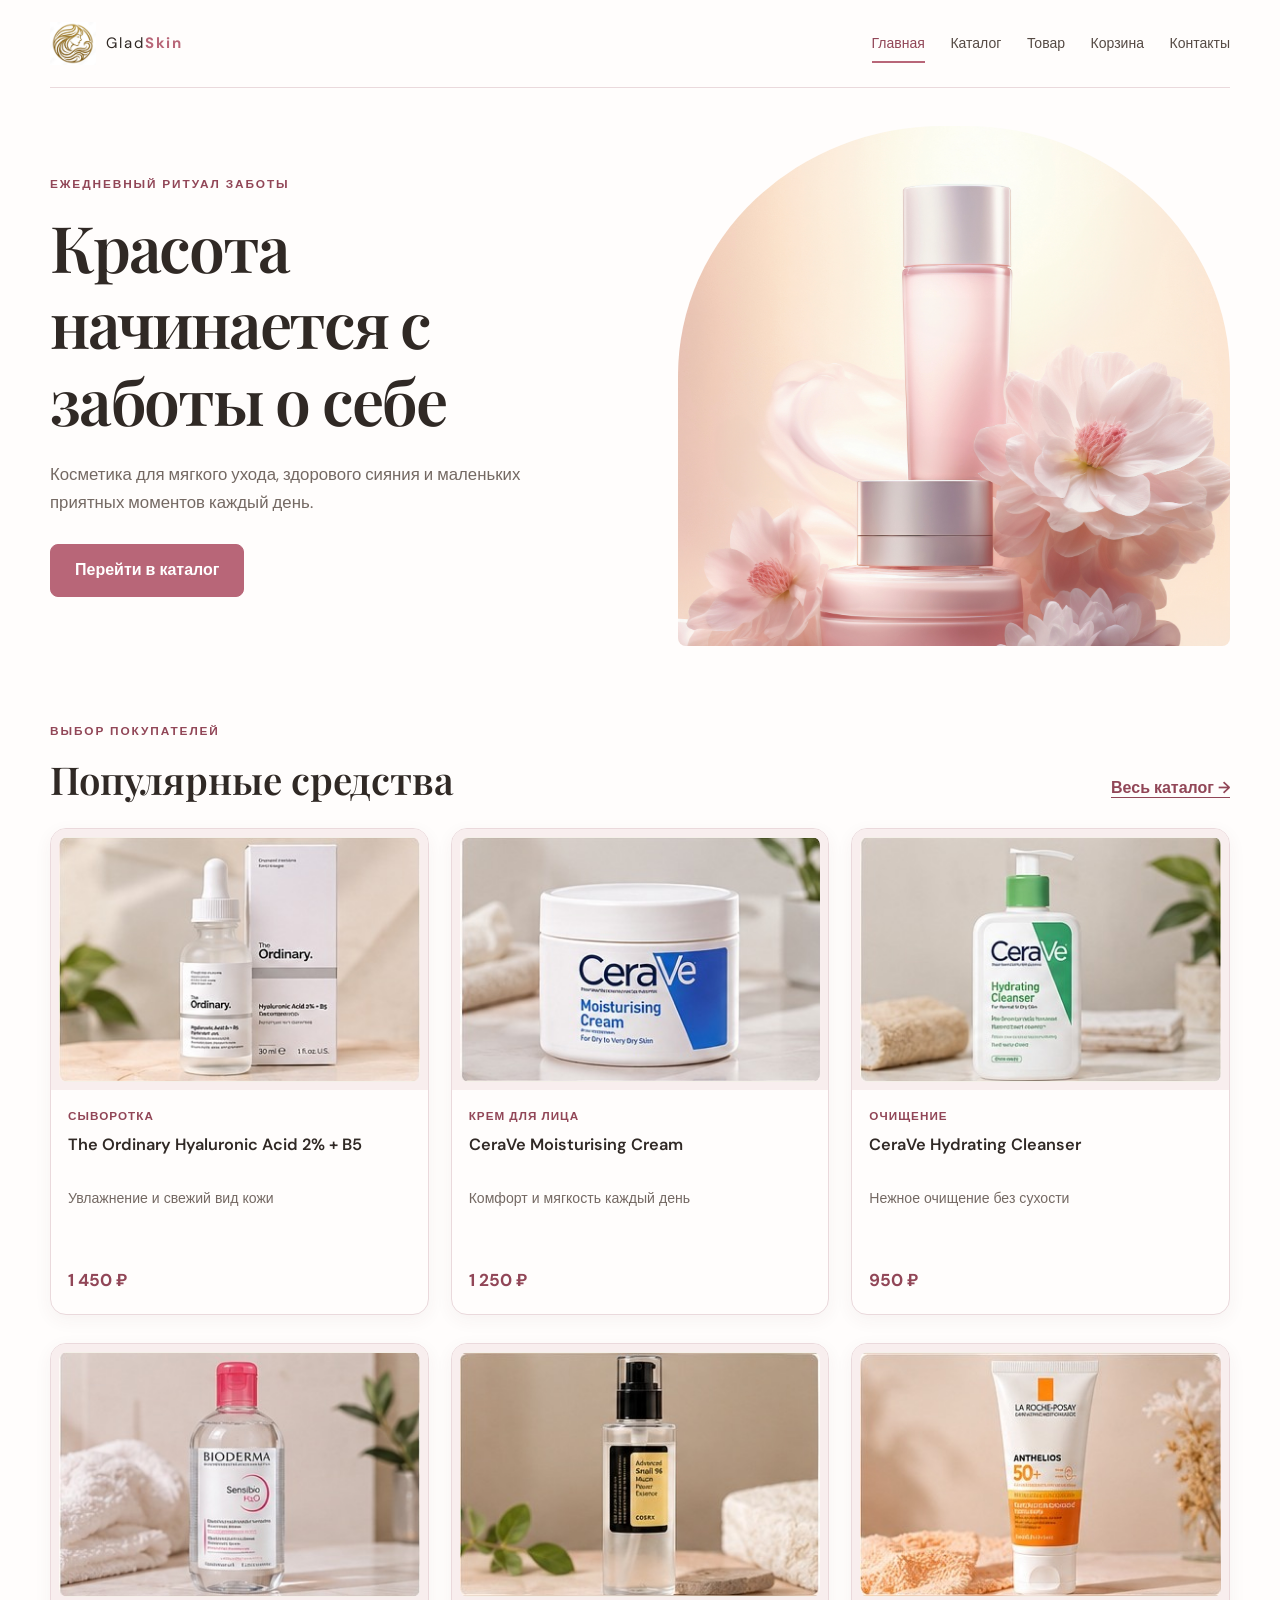
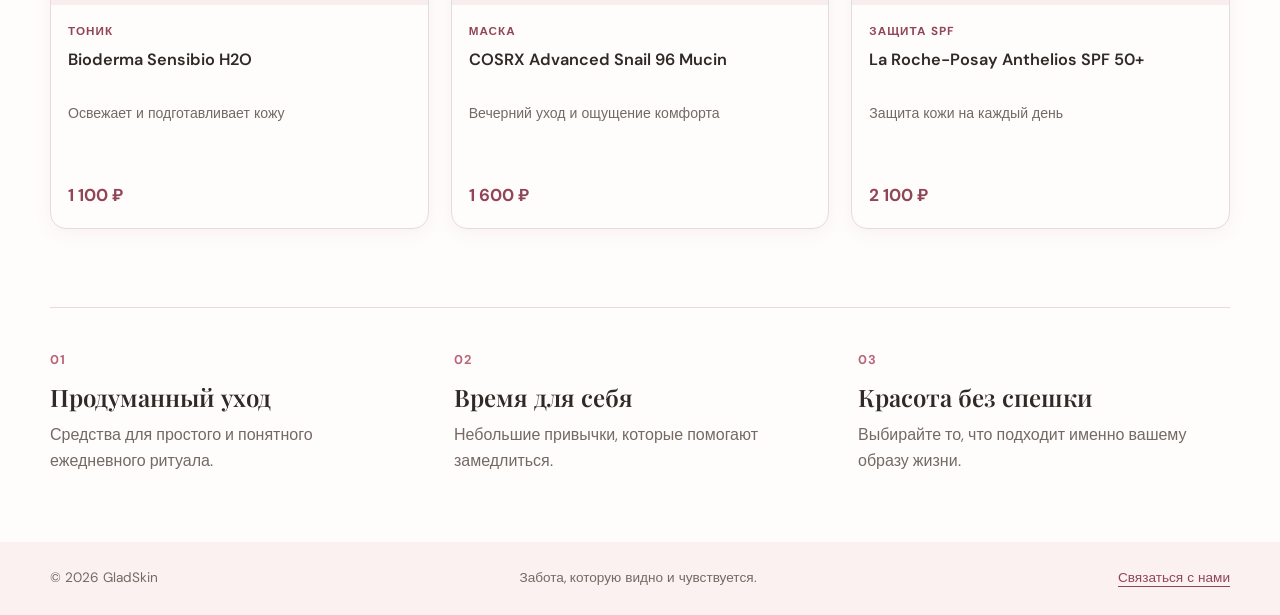
==== index.html @ 56f7ef9e "Add files via upload" ====
<!DOCTYPE html>
<html lang="ru">
<head>
  <meta charset="UTF-8">
  <meta name="viewport" content="width=device-width, initial-scale=1">
  <meta name="description" content="GladSkin — магазин косметики для ежедневного ухода за кожей.">
  <title>GladSkin — магазин косметики</title>
  <link rel="stylesheet" href="style.css">
</head>
<body>
  <a class="skip-link" href="#main-content">Перейти к основному содержимому</a>
  <header class="site-header">
    <a class="brand" href="index.html" aria-label="GladSkin — главная">
      <img src="images/logo.svg" alt="Логотип GladSkin" width="48" height="48">
      <span>Glad<strong>Skin</strong></span>
    </a>
    <nav class="main-nav" aria-label="Основная навигация">
      <a tabindex="0" aria-current="page" href="index.html">Главная</a>
      <a tabindex="0" href="catalog.html">Каталог</a>
      <a tabindex="0" href="product.html">Товар</a>
      <a tabindex="0" href="cart.html">Корзина</a>
      <a tabindex="0" href="contacts.html">Контакты</a>
    </nav>
  </header>

  <main id="main-content">
    <section class="hero">
      <div class="hero-copy">
        <p class="eyebrow">Ежедневный ритуал заботы</p>
        <h1>Красота начинается с заботы о себе</h1>
        <p>Косметика для мягкого ухода, здорового сияния и маленьких приятных моментов каждый день.</p>
        <a class="button" href="catalog.html">Перейти в каталог</a>
      </div>
      <img class="hero-image" src="images/hero-skincare.jpg" alt="Средства для ухода за кожей в нежных бежевых оттенках" width="1000" height="1100">
    </section>

    <section class="section">
      <div class="section-heading">
        <div>
          <p class="eyebrow">Выбор покупателей</p>
          <h2>Популярные средства</h2>
        </div>
        <a class="text-link" href="catalog.html">Весь каталог <span aria-hidden="true">→</span></a>
      </div>
      <div class="product-grid product-grid-3">
        <article class="product-card">
          <a class="product-image" href="product.html"><img src="images/the-ordinary.svg" alt="Флакон увлажняющей сыворотки для лица" width="700" height="800" loading="lazy"></a>
          <div class="product-info"><p class="product-type">Сыворотка</p><h3><a href="product.html">The Ordinary Hyaluronic Acid 2% + B5</a></h3><p class="product-description">Увлажнение и свежий вид кожи</p><p class="price">1 450 ₽</p></div>
        </article>
        <article class="product-card">
          <a class="product-image" href="product.html"><img src="images/cerave-cream.svg" alt="Баночка увлажняющего крема для лица" width="700" height="800" loading="lazy"></a>
          <div class="product-info"><p class="product-type">Крем для лица</p><h3><a href="product.html">CeraVe Moisturising Cream</a></h3><p class="product-description">Комфорт и мягкость каждый день</p><p class="price">1 250 ₽</p></div>
        </article>
        <article class="product-card">
          <a class="product-image" href="product.html"><img src="images/cerave-cleanser.svg" alt="Средство для очищения кожи в минималистичной упаковке" width="700" height="800" loading="lazy"></a>
          <div class="product-info"><p class="product-type">Очищение</p><h3><a href="product.html">CeraVe Hydrating Cleanser</a></h3><p class="product-description">Нежное очищение без сухости</p><p class="price">950 ₽</p></div>
        </article>
        <article class="product-card">
          <a class="product-image" href="product.html"><img src="images/bioderma-sensibio.svg" alt="Флакон мицеллярной воды Bioderma Sensibio H2O" width="700" height="800" loading="lazy"></a>
          <div class="product-info"><p class="product-type">Тоник</p><h3><a href="product.html">Bioderma Sensibio H2O</a></h3><p class="product-description">Освежает и подготавливает кожу</p><p class="price">1 100 ₽</p></div>
        </article>
        <article class="product-card">
          <a class="product-image" href="product.html"><img src="images/cosrx-snail.svg" alt="Косметическая маска для ухода за лицом" width="700" height="800" loading="lazy"></a>
          <div class="product-info"><p class="product-type">Маска</p><h3><a href="product.html">COSRX Advanced Snail 96 Mucin</a></h3><p class="product-description">Вечерний уход и ощущение комфорта</p><p class="price">1 600 ₽</p></div>
        </article>
        <article class="product-card">
          <a class="product-image" href="product.html"><img src="images/laroche-anthelios.svg" alt="Солнцезащитное средство для лица" width="700" height="800" loading="lazy"></a>
          <div class="product-info"><p class="product-type">Защита SPF</p><h3><a href="product.html">La Roche-Posay Anthelios SPF 50+</a></h3><p class="product-description">Защита кожи на каждый день</p><p class="price">2 100 ₽</p></div>
        </article>
      </div>
    </section>

    <section class="values">
      <article><span class="value-number">01</span><h2>Продуманный уход</h2><p>Средства для простого и понятного ежедневного ритуала.</p></article>
      <article><span class="value-number">02</span><h2>Время для себя</h2><p>Небольшие привычки, которые помогают замедлиться.</p></article>
      <article><span class="value-number">03</span><h2>Красота без спешки</h2><p>Выбирайте то, что подходит именно вашему образу жизни.</p></article>
    </section>
  </main>

  <footer class="site-footer"><p>© 2026 GladSkin</p><p>Забота, которую видно и чувствуется.</p><a href="contacts.html">Связаться с нами</a></footer>
</body>
</html>
---- style.css ----
@import url('https://fonts.googleapis.com/css2?family=DM+Sans:wght@400;500;600;700&family=Playfair+Display:wght@500;600;700&display=swap');

:root {
  --ink: #302925;
  --muted: #746963;
  --rose: #a65d66;
  --rose-dark: #854650;
  --rose-pale: #f7e9e7;
  --cream: #fbf7f2;
  --paper: #fffdfb;
  --line: #eadfd8;
  --sage: #687a68;
  --shadow: 0 14px 40px rgba(73, 47, 40, .08);
}
* { box-sizing: border-box; }
html { scroll-behavior: smooth; }
body {
  margin: 0;
  color: var(--ink);
  background: var(--paper);
  font-family: 'DM Sans', Arial, sans-serif;
  font-size: 16px;
  line-height: 1.65;
}
img { display: block; max-width: 100%; height: auto; }
a { color: inherit; text-decoration-thickness: 1px; text-underline-offset: 4px; }
a:hover { color: var(--rose-dark); }
a:focus-visible, button:focus-visible, input:focus-visible, select:focus-visible, textarea:focus-visible {
  outline: 3px solid #bb7780;
  outline-offset: 3px;
}
.site-header {
  width: min(1180px, calc(100% - 48px));
  margin: 0 auto;
  min-height: 88px;
  display: flex;
  align-items: center;
  justify-content: space-between;
  gap: 24px;
  border-bottom: 1px solid var(--line);
}
.brand { display: inline-flex; align-items: center; gap: 10px; text-decoration: none; white-space: nowrap; letter-spacing: .13em; font-size: 15px; }
.brand img { width: auto; height: 44px; max-width: 48px; object-fit: contain; flex: 0 0 auto; }
.brand strong { color: var(--rose); font-weight: 700; }
.main-nav { display: flex; align-items: center; justify-content: flex-end; gap: clamp(12px, 2vw, 28px); flex-wrap: wrap; }
.main-nav a { font-size: 14px; text-decoration: none; color: #554a44; padding: 8px 0; }
.main-nav a[aria-current="page"] { color: var(--rose-dark); box-shadow: inset 0 -2px var(--rose); }
h1, h2, h3 { line-height: 1.2; margin-top: 0; }
h1, h2 { font-family: 'Playfair Display', Georgia, serif; font-weight: 600; }
h1 { font-size: clamp(2.3rem, 5vw, 4.5rem); letter-spacing: -.035em; }
h2 { font-size: clamp(1.65rem, 3vw, 2.4rem); }
h3 { font-size: 1.15rem; margin-bottom: 8px; }
p { margin-top: 0; }
.hero { width: min(1180px, calc(100% - 48px)); margin: 38px auto 76px; display: grid; grid-template-columns: 1fr 1fr; align-items: center; gap: clamp(30px, 6vw, 80px); }
.hero-copy { padding: 28px 0; }
.hero-copy h1 { max-width: 620px; margin-bottom: 22px; }
.hero-copy > p:not(.eyebrow) { color: var(--muted); max-width: 480px; font-size: 1.05rem; margin-bottom: 28px; }
.hero-image { width: 100%; height: 520px; object-fit: cover; border-radius: 48% 48% 8px 8px; background: var(--rose-pale); }
.eyebrow { color: var(--rose); text-transform: uppercase; letter-spacing: .16em; font-size: .74rem; font-weight: 700; margin-bottom: 14px; }
.button { display: inline-flex; justify-content: center; align-items: center; min-height: 48px; padding: 12px 24px; border: 1px solid var(--rose); border-radius: 3px; background: var(--rose); color: white; font: inherit; font-weight: 600; text-decoration: none; cursor: pointer; }
.button:hover { color: white; background: var(--rose-dark); border-color: var(--rose-dark); }
.button-small { min-height: 44px; padding: 9px 16px; }
.button-full { display: flex; width: 100%; }
.section, .values, .page-main { width: min(1180px, calc(100% - 48px)); margin-left: auto; margin-right: auto; }
.section { margin-bottom: 78px; }
.section-heading { display: flex; align-items: end; justify-content: space-between; gap: 24px; margin-bottom: 26px; }
.section-heading h2 { margin-bottom: 0; }
.text-link { color: var(--rose-dark); font-weight: 600; }
.product-grid { display: grid; grid-template-columns: repeat(4, minmax(0, 1fr)); gap: 28px 20px; }
.product-grid-3 { grid-template-columns: repeat(3, minmax(0, 1fr)); }
.product-card { min-width: 0; background: var(--paper); }
.product-image { display: block; overflow: hidden; background: var(--cream); border-radius: 4px; }
.product-image img { display: block; width: 100%; aspect-ratio: 4 / 4.4; object-fit: contain; padding: 12px; background: #f4f0e8; transition: transform .25s ease; }
.product-image:hover img { transform: scale(1.035); }
.product-info { padding: 14px 2px 0; }
.product-type { color: var(--rose-dark); font-family: 'DM Sans', Arial, sans-serif; font-size: .78rem; font-weight: 700; letter-spacing: .07em; text-transform: uppercase; margin-bottom: 5px; }
.product-info h2, .product-info h3 { font-family: 'DM Sans', Arial, sans-serif; font-size: 1.05rem; font-weight: 600; margin-bottom: 7px; }
.product-info h2 a, .product-info h3 a { text-decoration: none; }
.product-description { color: var(--muted); font-size: .88rem; margin-bottom: 8px; }
.price { font-weight: 700; color: var(--rose-dark); margin-bottom: 0; }
.values { display: grid; grid-template-columns: repeat(3, minmax(0, 1fr)); gap: 32px; padding: 38px 0 68px; border-top: 1px solid var(--line); }
.values article { padding-right: 16px; }
.values h2 { font-size: 1.5rem; margin: 10px 0; }
.values p { color: var(--muted); margin-bottom: 0; }
.value-number { color: var(--rose); letter-spacing: .1em; font-size: .8rem; font-weight: 700; }
.site-footer { display: flex; align-items: center; justify-content: space-between; flex-wrap: wrap; gap: 10px 24px; padding: 25px max(24px, calc((100% - 1180px) / 2)); background: var(--cream); color: var(--muted); font-size: .85rem; }
.site-footer p { margin: 0; }
.site-footer a { color: var(--rose-dark); }
.page-main { padding-top: 42px; padding-bottom: 72px; }
.page-intro { max-width: 720px; margin-bottom: 36px; }
.page-intro h1 { font-size: clamp(2.3rem, 5vw, 3.6rem); margin-bottom: 14px; }
.page-intro > p:last-child { color: var(--muted); font-size: 1.05rem; }
.filter-panel { display: grid; grid-template-columns: 1.5fr 1fr 1fr auto; align-items: end; gap: 14px; padding: 22px; margin-bottom: 12px; background: var(--cream); border: 1px solid var(--line); border-radius: 5px; }
.field { display: flex; flex-direction: column; gap: 7px; min-width: 0; }
.field label, .cart-item-info label { font-size: .88rem; font-weight: 600; }
input, select, textarea { width: 100%; max-width: 100%; min-height: 44px; padding: 10px 12px; border: 1px solid #d9cbc3; border-radius: 3px; color: var(--ink); background: white; font: inherit; }
textarea { resize: vertical; }
.demo-note { color: var(--muted); font-size: .82rem; margin: 12px 0 26px; }
.breadcrumbs { font-size: .88rem; color: var(--muted); margin-bottom: 28px; }
.product-detail { display: grid; grid-template-columns: minmax(0, 1fr) minmax(0, .9fr); align-items: start; gap: clamp(30px, 6vw, 80px); }
.detail-image { margin: 0; background: var(--cream); border-radius: 4px; overflow: hidden; }
.detail-image img { width: 100%; max-height: 680px; object-fit: cover; }
.detail-copy { padding: 12px 0; }
.detail-copy h1 { font-size: clamp(2.4rem, 4vw, 3.6rem); margin-bottom: 18px; }
.detail-lead { color: var(--muted); font-size: 1.05rem; }
.price-large { font-size: 1.5rem; margin: 20px 0 8px; }
.stock { color: var(--sage); font-size: .9rem; margin-bottom: 22px; }
.stock span { font-size: .7rem; margin-right: 6px; }
.detail-section { margin-top: 32px; }
.detail-section h2 { font-size: 1.5rem; margin-bottom: 12px; }
.detail-section p { color: var(--muted); }
.spec-list { margin: 0; }
.spec-list div { display: flex; justify-content: space-between; gap: 18px; padding: 10px 0; border-bottom: 1px solid var(--line); }
.spec-list dt { color: var(--muted); }
.spec-list dd { margin: 0; text-align: right; font-weight: 600; }
.cart-layout { display: grid; grid-template-columns: minmax(0, 1.6fr) minmax(260px, .8fr); gap: 34px; align-items: start; }
.cart-items { border-top: 1px solid var(--line); }
.cart-item { display: grid; grid-template-columns: 150px minmax(0, 1fr); gap: 22px; padding: 22px 0; border-bottom: 1px solid var(--line); }
.cart-item > img { width: 150px; height: 160px; object-fit: cover; background: var(--cream); border-radius: 4px; }
.cart-item-info h2 { font-family: 'DM Sans', Arial, sans-serif; font-size: 1.1rem; margin-bottom: 6px; }
.cart-item-info h2 a { text-decoration: none; }
.cart-item-info > p:not(.price) { color: var(--muted); font-size: .9rem; margin-bottom: 6px; }
.cart-item-info label { display: block; margin-top: 12px; }
.cart-item-info input { width: 88px; margin-top: 4px; }
.order-summary { padding: 24px; background: var(--cream); border: 1px solid var(--line); border-radius: 5px; }
.order-summary h2 { font-size: 1.7rem; margin-bottom: 22px; }
.order-summary > p { display: flex; justify-content: space-between; gap: 14px; color: var(--muted); font-size: .92rem; }
.order-summary > p strong { color: var(--ink); white-space: nowrap; }
.summary-total { display: flex; justify-content: space-between; gap: 12px; padding: 18px 0; margin: 12px 0 18px; border-top: 1px solid var(--line); font-size: 1.1rem; }
.summary-total strong { color: var(--rose-dark); }
.order-summary .demo-note { margin-bottom: 0; }
.contact-layout { display: grid; grid-template-columns: .8fr 1.2fr; gap: clamp(30px, 6vw, 90px); align-items: start; }
.contact-info h2, .contact-form h2 { font-size: 1.8rem; }
.contact-slogan { color: var(--rose-dark); font-family: 'Playfair Display', Georgia, serif; font-size: 1.3rem; }
address { font-style: normal; }
address p { margin: 24px 0; }
address strong { display: inline-block; margin-bottom: 5px; }
.contact-form { padding: clamp(20px, 4vw, 36px); background: var(--cream); border: 1px solid var(--line); border-radius: 5px; }
.contact-form > p { color: var(--muted); }
.contact-form .field { margin-top: 18px; }
.check-field { display: flex; align-items: flex-start; gap: 10px; margin: 18px 0 22px; font-size: .86rem; }
.check-field input { width: 18px; min-height: 18px; margin-top: 4px; flex: 0 0 auto; }
.contact-form .demo-note { margin-bottom: 0; }

@media (max-width: 900px) {
  .site-header { align-items: flex-start; flex-direction: column; justify-content: center; padding: 16px 0; gap: 12px; }
  .main-nav { justify-content: flex-start; gap: 8px 20px; }
  .hero { gap: 28px; }
  .hero-image { height: 430px; }
  .product-grid { grid-template-columns: repeat(3, minmax(0, 1fr)); }
  .filter-panel { grid-template-columns: repeat(2, minmax(0, 1fr)); }
  .product-detail { gap: 30px; }
  .cart-layout { grid-template-columns: minmax(0, 1.2fr) minmax(230px, .8fr); gap: 22px; }
}
@media (max-width: 620px) {
  body { font-size: 15px; }
  .site-header, .hero, .section, .values, .page-main { width: calc(100% - 32px); }
  .site-header { min-height: auto; padding: 14px 0; }
  .brand img { height: 38px; max-width: 42px; }
  .main-nav { width: 100%; gap: 4px 16px; }
  .main-nav a { font-size: .83rem; padding: 5px 0; }
  .hero { margin-top: 22px; margin-bottom: 48px; grid-template-columns: 1fr; gap: 20px; }
  .hero-copy { padding: 12px 0 0; }
  .hero-copy h1 { font-size: clamp(2.25rem, 11vw, 3.2rem); }
  .hero-image { height: auto; max-height: 390px; aspect-ratio: 1 / 1; border-radius: 42% 42% 6px 6px; }
  .section { margin-bottom: 48px; }
  .section-heading { align-items: flex-start; flex-direction: column; gap: 10px; }
  .product-grid, .product-grid-3 { grid-template-columns: repeat(2, minmax(0, 1fr)); gap: 24px 12px; }
  .product-info { padding-top: 10px; }
  .product-info h2, .product-info h3 { font-size: .98rem; overflow-wrap: anywhere; }
  .product-description { font-size: .82rem; }
  .values { grid-template-columns: 1fr; gap: 26px; padding: 30px 0 42px; }
  .site-footer { padding: 22px 16px; flex-direction: column; align-items: flex-start; gap: 7px; }
  .page-main { padding-top: 28px; padding-bottom: 48px; }
  .page-intro { margin-bottom: 25px; }
  .page-intro h1 { font-size: clamp(2.2rem, 10vw, 3rem); }
  .filter-panel { grid-template-columns: 1fr; padding: 16px; gap: 13px; }
  .filter-panel .button { width: 100%; }
  .product-detail, .cart-layout, .contact-layout { grid-template-columns: 1fr; gap: 28px; }
  .detail-copy { padding-top: 0; }
  .detail-copy h1 { font-size: 2.6rem; }
  .cart-item { grid-template-columns: 100px minmax(0, 1fr); gap: 14px; }
  .cart-item > img { width: 100px; height: 120px; }
  .order-summary { padding: 20px; }
  .contact-form { padding: 20px 16px; }
}
@media (max-width: 380px) {
  .site-header, .hero, .section, .values, .page-main { width: calc(100% - 28px); }
  .brand { font-size: 13px; }
  .main-nav { gap: 3px 12px; }
  .main-nav a { font-size: .79rem; }
  .product-grid, .product-grid-3 { gap: 20px 10px; }
  .product-info h2, .product-info h3 { font-size: .9rem; }
  .cart-item { grid-template-columns: 84px minmax(0, 1fr); gap: 12px; }
  .cart-item > img { width: 84px; height: 104px; }
}




/* Обновлённое оформление GladSkin: розовая палитра и карточки товаров */
:root {
  --ink: #302925;
  --muted: #746963;
  --rose: #b86678;
  --rose-dark: #914657;
  --rose-pale: #f7e9ed;
  --cream: #fbf1f1;
  --paper: #fffdfc;
  --line: #ead9dc;
  --sage: #687a68;
  --shadow: 0 12px 32px rgba(92, 47, 58, .09);
}
.brand strong { color: var(--rose); }
.main-nav a[aria-current="page"] { color: var(--rose-dark); box-shadow: inset 0 -2px var(--rose); }
.eyebrow, .product-type { color: var(--rose-dark); }
.button { background: var(--rose); border-color: var(--rose); border-radius: 8px; color: #fff; }
.button:hover { background: var(--rose-dark); border-color: var(--rose-dark); color: #fff; }
.text-link, .site-footer a { color: var(--rose-dark); }
.hero-image { background: var(--rose-pale); }
.product-grid { align-items: stretch; gap: 28px 22px; }
.product-card {
  min-width: 0;
  display: flex;
  flex-direction: column;
  overflow: hidden;
  background: var(--paper);
  border: 1px solid var(--line);
  border-radius: 16px;
  box-shadow: 0 5px 18px rgba(92, 47, 58, .055);
  transition: transform .2s ease, box-shadow .2s ease, border-color .2s ease;
}
.product-card:hover {
  transform: translateY(-3px);
  border-color: #d9aab4;
  box-shadow: 0 12px 28px rgba(92, 47, 58, .12);
}
.product-image {
  display: flex;
  align-items: center;
  justify-content: center;
  aspect-ratio: 4 / 3;
  padding: 12px;
  background: #f8eeee;
  border-radius: 0;
}
.product-image img {
  display: block;
  width: 100%;
  height: 100%;
  aspect-ratio: auto;
  object-fit: contain;
  border-radius: 8px;
  transition: transform .25s ease;
}
.product-image:hover img { transform: scale(1.025); }
.product-info {
  flex: 1;
  display: flex;
  flex-direction: column;
  align-items: flex-start;
  gap: 7px;
  padding: 17px 17px 19px;
}
.product-type { margin: 0; font-size: .73rem; font-weight: 700; letter-spacing: .09em; text-transform: uppercase; }
.product-info h2, .product-info h3 { margin: 0; font-size: 1.02rem; line-height: 1.4; overflow-wrap: anywhere; }
.product-info h2 a, .product-info h3 a { text-decoration: none; }
.product-info h2 a:hover, .product-info h3 a:hover { text-decoration: underline; }
.product-description { line-height: 1.55; }
.price { margin-top: auto; padding-top: 6px; color: var(--rose-dark); font-size: 1.08rem; }
.button:focus-visible, a:focus-visible, input:focus-visible, select:focus-visible, textarea:focus-visible { outline-color: #914657; }
@media (prefers-reduced-motion: reduce) {
  *, *::before, *::after { scroll-behavior: auto !important; transition-duration: .01ms !important; animation-duration: .01ms !important; }
}


/* Практическая работа № 1: выравнивание всех карточек каталога */
.skip-link { position: absolute; left: -10000px; top: 0; z-index: 100; padding: 10px 14px; background: #fffdfc; color: #40272d; border: 2px solid #914657; border-radius: 6px; }
.skip-link:focus { left: 12px; top: 12px; }
.product-grid { align-items: stretch; }
.product-card { height: 100%; min-width: 0; display: flex; flex-direction: column; }
.product-image { aspect-ratio: 229 / 159; width: 100%; flex: 0 0 auto; padding: 8px; box-sizing: border-box; }
.product-image img { width: 100%; height: 100%; aspect-ratio: 370 / 249; object-fit: contain; padding: 0; }
.product-info { flex: 1 1 auto; display: flex; flex-direction: column; align-items: flex-start; gap: 8px; min-width: 0; }
.product-type { min-height: 1.2em; }
.product-info h2, .product-info h3 { min-height: 2.8em; width: 100%; line-height: 1.4; overflow-wrap: anywhere; }
.product-description { min-height: 4.4em; margin: 0; line-height: 1.5; }
.product-info .price { margin-top: auto; padding-top: 8px; }
@media (max-width: 620px) {
  .product-image { aspect-ratio: 229 / 159; }
  .product-info h2, .product-info h3 { min-height: 3.6em; font-size: .96rem; }
  .product-description { min-height: 5.1em; font-size: .82rem; }
}


/* Доступность навигации с клавиатуры: хорошо заметный индикатор фокуса */
.main-nav a:focus,
.main-nav a:focus-visible,
.brand:focus,
.brand:focus-visible,
.button:focus,
.button:focus-visible,
input:focus,
select:focus,
textarea:focus {
  outline: 3px solid #6d2635;
  outline-offset: 4px;
  box-shadow: 0 0 0 2px #fffdfc;
}
.main-nav a:focus,
.main-nav a:focus-visible {
  color: #5b2633;
  background: #f8e8ec;
  border-radius: 4px;
  padding-left: 6px;
  padding-right: 6px;
}
.skip-link:focus,
.skip-link:focus-visible {
  position: fixed;
  left: 12px;
  top: 12px;
  z-index: 10000;
  padding: 10px 14px;
  background: #fffdfc;
  color: #40272d;
  outline: 3px solid #6d2635;
  outline-offset: 3px;
}
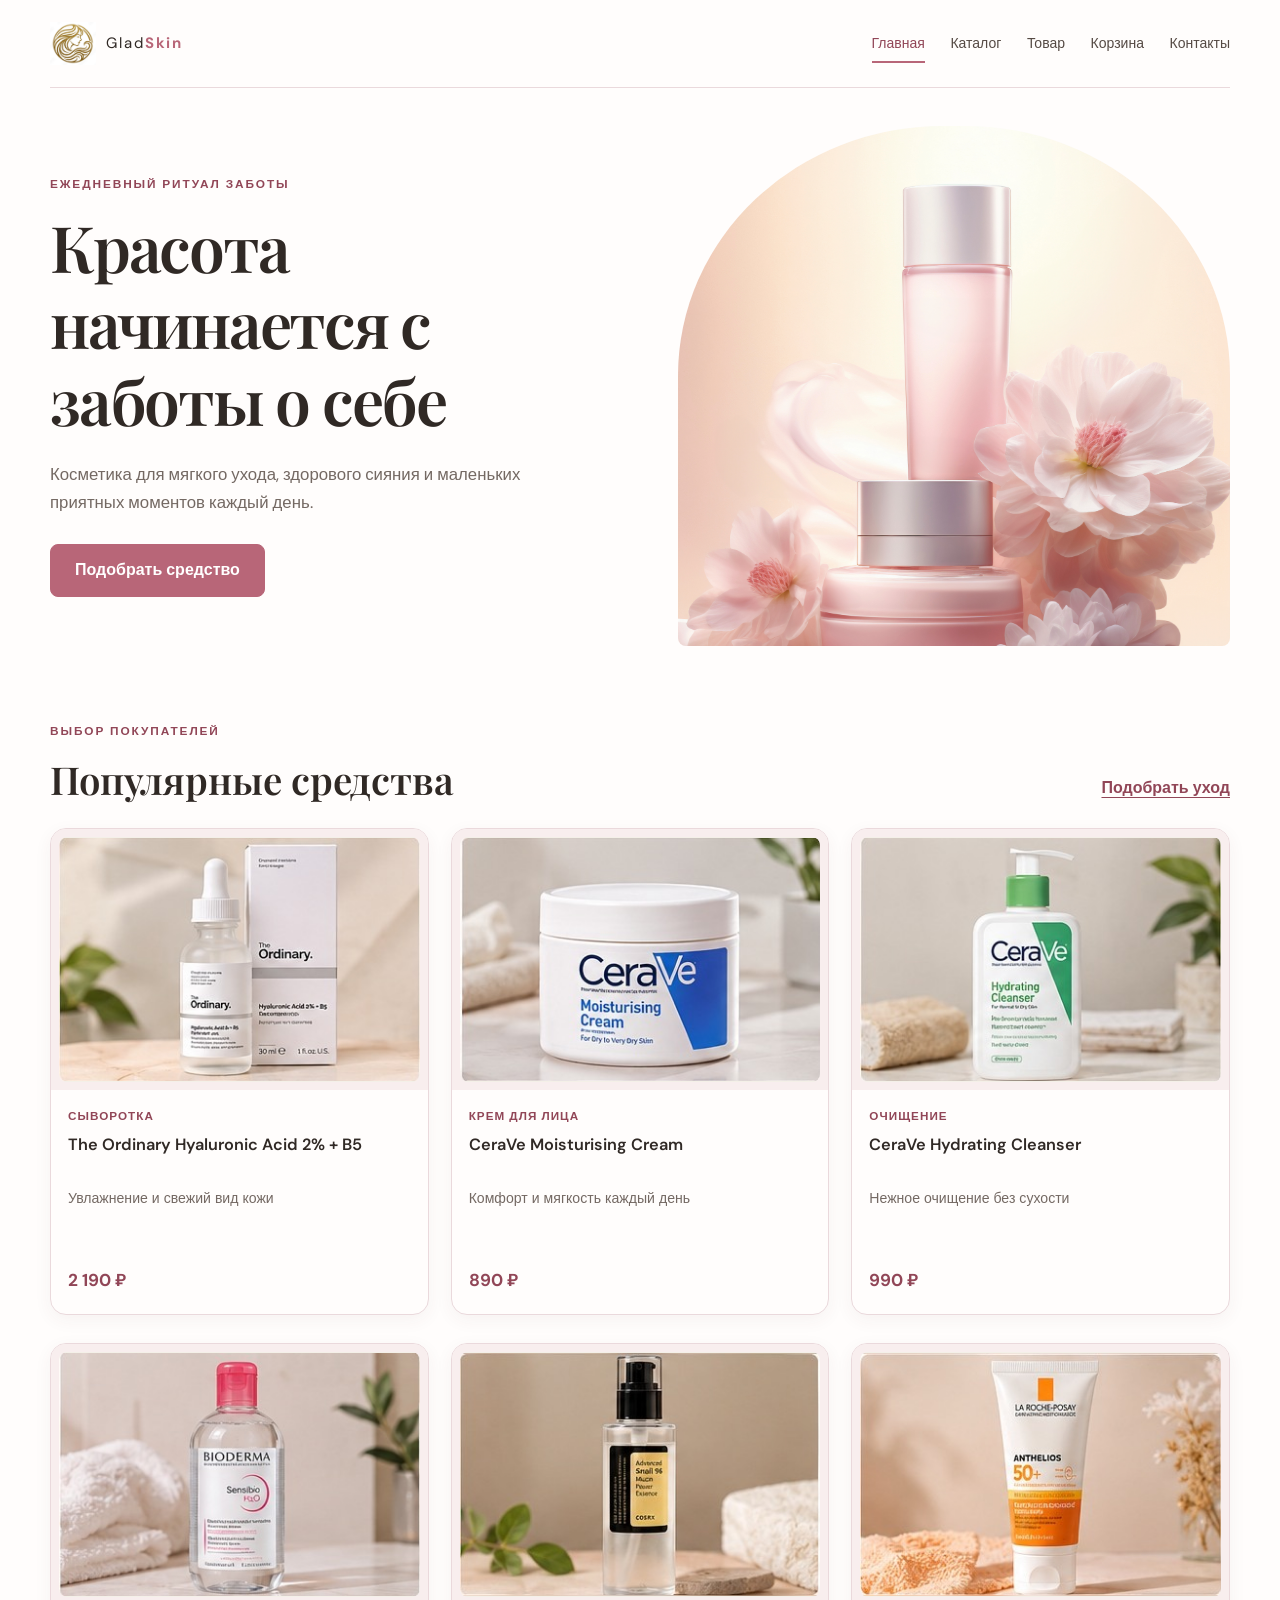
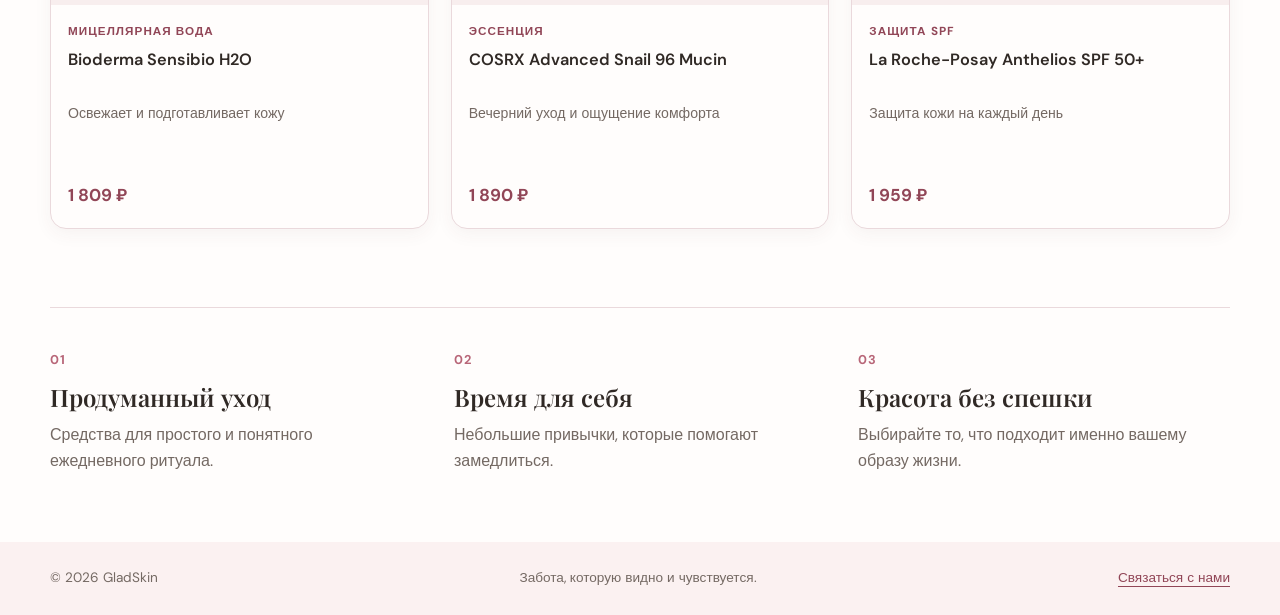
==== commit 5704e45b: "index.html" ====
--- a/index.html
+++ b/index.html
@@ -1,82 +1,79 @@
 <!DOCTYPE html>
 <html lang="ru">
 <head>
-  <meta charset="UTF-8">
-  <meta name="viewport" content="width=device-width, initial-scale=1">
-  <meta name="description" content="GladSkin — магазин косметики для ежедневного ухода за кожей.">
-  <title>GladSkin — магазин косметики</title>
-  <link rel="stylesheet" href="style.css">
+<meta charset="utf-8"/>
+<meta content="width=device-width, initial-scale=1" name="viewport"/>
+<meta content="GladSkin — магазин косметики для ежедневного ухода за кожей." name="description"/>
+<title>GladSkin — магазин косметики</title>
+<link href="style.css" rel="stylesheet"/>
 </head>
 <body>
-  <a class="skip-link" href="#main-content">Перейти к основному содержимому</a>
-  <header class="site-header">
-    <a class="brand" href="index.html" aria-label="GladSkin — главная">
-      <img src="images/logo.svg" alt="Логотип GladSkin" width="48" height="48">
-      <span>Glad<strong>Skin</strong></span>
-    </a>
-    <nav class="main-nav" aria-label="Основная навигация">
-      <a tabindex="0" aria-current="page" href="index.html">Главная</a>
-      <a tabindex="0" href="catalog.html">Каталог</a>
-      <a tabindex="0" href="product.html">Товар</a>
-      <a tabindex="0" href="cart.html">Корзина</a>
-      <a tabindex="0" href="contacts.html">Контакты</a>
-    </nav>
-  </header>
-
-  <main id="main-content">
-    <section class="hero">
-      <div class="hero-copy">
-        <p class="eyebrow">Ежедневный ритуал заботы</p>
-        <h1>Красота начинается с заботы о себе</h1>
-        <p>Косметика для мягкого ухода, здорового сияния и маленьких приятных моментов каждый день.</p>
-        <a class="button" href="catalog.html">Перейти в каталог</a>
-      </div>
-      <img class="hero-image" src="images/hero-skincare.jpg" alt="Средства для ухода за кожей в нежных бежевых оттенках" width="1000" height="1100">
-    </section>
-
-    <section class="section">
-      <div class="section-heading">
-        <div>
-          <p class="eyebrow">Выбор покупателей</p>
-          <h2>Популярные средства</h2>
-        </div>
-        <a class="text-link" href="catalog.html">Весь каталог <span aria-hidden="true">→</span></a>
-      </div>
-      <div class="product-grid product-grid-3">
-        <article class="product-card">
-          <a class="product-image" href="product.html"><img src="images/the-ordinary.svg" alt="Флакон увлажняющей сыворотки для лица" width="700" height="800" loading="lazy"></a>
-          <div class="product-info"><p class="product-type">Сыворотка</p><h3><a href="product.html">The Ordinary Hyaluronic Acid 2% + B5</a></h3><p class="product-description">Увлажнение и свежий вид кожи</p><p class="price">1 450 ₽</p></div>
-        </article>
-        <article class="product-card">
-          <a class="product-image" href="product.html"><img src="images/cerave-cream.svg" alt="Баночка увлажняющего крема для лица" width="700" height="800" loading="lazy"></a>
-          <div class="product-info"><p class="product-type">Крем для лица</p><h3><a href="product.html">CeraVe Moisturising Cream</a></h3><p class="product-description">Комфорт и мягкость каждый день</p><p class="price">1 250 ₽</p></div>
-        </article>
-        <article class="product-card">
-          <a class="product-image" href="product.html"><img src="images/cerave-cleanser.svg" alt="Средство для очищения кожи в минималистичной упаковке" width="700" height="800" loading="lazy"></a>
-          <div class="product-info"><p class="product-type">Очищение</p><h3><a href="product.html">CeraVe Hydrating Cleanser</a></h3><p class="product-description">Нежное очищение без сухости</p><p class="price">950 ₽</p></div>
-        </article>
-        <article class="product-card">
-          <a class="product-image" href="product.html"><img src="images/bioderma-sensibio.svg" alt="Флакон мицеллярной воды Bioderma Sensibio H2O" width="700" height="800" loading="lazy"></a>
-          <div class="product-info"><p class="product-type">Тоник</p><h3><a href="product.html">Bioderma Sensibio H2O</a></h3><p class="product-description">Освежает и подготавливает кожу</p><p class="price">1 100 ₽</p></div>
-        </article>
-        <article class="product-card">
-          <a class="product-image" href="product.html"><img src="images/cosrx-snail.svg" alt="Косметическая маска для ухода за лицом" width="700" height="800" loading="lazy"></a>
-          <div class="product-info"><p class="product-type">Маска</p><h3><a href="product.html">COSRX Advanced Snail 96 Mucin</a></h3><p class="product-description">Вечерний уход и ощущение комфорта</p><p class="price">1 600 ₽</p></div>
-        </article>
-        <article class="product-card">
-          <a class="product-image" href="product.html"><img src="images/laroche-anthelios.svg" alt="Солнцезащитное средство для лица" width="700" height="800" loading="lazy"></a>
-          <div class="product-info"><p class="product-type">Защита SPF</p><h3><a href="product.html">La Roche-Posay Anthelios SPF 50+</a></h3><p class="product-description">Защита кожи на каждый день</p><p class="price">2 100 ₽</p></div>
-        </article>
-      </div>
-    </section>
-
-    <section class="values">
-      <article><span class="value-number">01</span><h2>Продуманный уход</h2><p>Средства для простого и понятного ежедневного ритуала.</p></article>
-      <article><span class="value-number">02</span><h2>Время для себя</h2><p>Небольшие привычки, которые помогают замедлиться.</p></article>
-      <article><span class="value-number">03</span><h2>Красота без спешки</h2><p>Выбирайте то, что подходит именно вашему образу жизни.</p></article>
-    </section>
-  </main>
-
-  <footer class="site-footer"><p>© 2026 GladSkin</p><p>Забота, которую видно и чувствуется.</p><a href="contacts.html">Связаться с нами</a></footer>
+<a class="skip-link" href="#main-content">Перейти к основному содержимому</a>
+<header class="site-header">
+<a aria-label="GladSkin — главная" class="brand" href="index.html">
+<img alt="Логотип GladSkin" height="48" src="images/logo.svg" width="48"/>
+<span>Glad<strong>Skin</strong></span>
+</a>
+<nav aria-label="Основная навигация" class="main-nav">
+<a aria-current="page" href="index.html">Главная</a>
+<a href="catalog.html">Каталог</a>
+<a href="product.html">Товар</a>
+<a href="cart.html">Корзина</a>
+<a href="contacts.html">Контакты</a>
+</nav>
+</header>
+<main id="main-content">
+<section class="hero">
+<div class="hero-copy">
+<p class="eyebrow">Ежедневный ритуал заботы</p>
+<h1>Красота начинается с заботы о себе</h1>
+<p>Косметика для мягкого ухода, здорового сияния и маленьких приятных моментов каждый день.</p>
+<a class="button" href="catalog.html">Подобрать средство</a>
+</div>
+<img alt="Средства для ухода за кожей в нежных бежевых оттенках" class="hero-image" height="1100" src="images/hero-skincare.jpg" width="1000"/>
+</section>
+<section class="section">
+<div class="section-heading">
+<div>
+<p class="eyebrow">Выбор покупателей</p>
+<h2>Популярные средства</h2>
+</div>
+<a class="text-link" href="catalog.html">Подобрать уход</a>
+</div>
+<div class="product-grid product-grid-3">
+<article class="product-card">
+<a class="product-image" href="product.html?id=the-ordinary-hyaluronic"><img alt="Флакон увлажняющей сыворотки для лица" height="747" loading="lazy" src="images/the-ordinary.jpg" width="1110"/></a>
+<div class="product-info"><p class="product-type">Сыворотка</p><h3><a href="product.html?id=the-ordinary-hyaluronic">The Ordinary Hyaluronic Acid 2% + B5</a></h3><p class="product-description">Увлажнение и свежий вид кожи</p><p class="price">2 190 ₽</p></div>
+</article>
+<article class="product-card">
+<a class="product-image" href="product.html?id=cerave-moisturising-cream"><img alt="Баночка увлажняющего крема для лица" height="747" loading="lazy" src="images/cerave-cream.jpg" width="1110"/></a>
+<div class="product-info"><p class="product-type">Крем для лица</p><h3><a href="product.html?id=cerave-moisturising-cream">CeraVe Moisturising Cream</a></h3><p class="product-description">Комфорт и мягкость каждый день</p><p class="price">890 ₽</p></div>
+</article>
+<article class="product-card">
+<a class="product-image" href="product.html?id=cerave-hydrating-cleanser"><img alt="Средство для очищения кожи в минималистичной упаковке" height="747" loading="lazy" src="images/cerave-cleanser.jpg" width="1110"/></a>
+<div class="product-info"><p class="product-type">Очищение</p><h3><a href="product.html?id=cerave-hydrating-cleanser">CeraVe Hydrating Cleanser</a></h3><p class="product-description">Нежное очищение без сухости</p><p class="price">990 ₽</p></div>
+</article>
+<article class="product-card">
+<a class="product-image" href="product.html?id=bioderma-sensibio-h2o"><img alt="Флакон мицеллярной воды Bioderma Sensibio H2O" height="747" loading="lazy" src="images/bioderma-sensibio.jpg" width="1110"/></a>
+<div class="product-info"><p class="product-type">Мицеллярная вода</p><h3><a href="product.html?id=bioderma-sensibio-h2o">Bioderma Sensibio H2O</a></h3><p class="product-description">Освежает и подготавливает кожу</p><p class="price">1 809 ₽</p></div>
+</article>
+<article class="product-card">
+<a class="product-image" href="product.html?id=cosrx-snail-essence"><img alt="Флакон увлажняющей эссенции COSRX Advanced Snail 96 Mucin Power Essence" height="747" loading="lazy" src="images/cosrx-snail.jpg" width="1110"/></a>
+<div class="product-info"><p class="product-type">Эссенция</p><h3><a href="product.html?id=cosrx-snail-essence">COSRX Advanced Snail 96 Mucin</a></h3><p class="product-description">Вечерний уход и ощущение комфорта</p><p class="price">1 890 ₽</p></div>
+</article>
+<article class="product-card">
+<a class="product-image" href="product.html?id=laroche-anthelios-spf50"><img alt="Солнцезащитное средство для лица" height="747" loading="lazy" src="images/laroche-anthelios.jpg" width="1110"/></a>
+<div class="product-info"><p class="product-type">Защита SPF</p><h3><a href="product.html?id=laroche-anthelios-spf50">La Roche-Posay Anthelios SPF 50+</a></h3><p class="product-description">Защита кожи на каждый день</p><p class="price">1 959 ₽</p></div>
+</article>
+</div>
+</section>
+<section class="values">
+<article><span class="value-number">01</span><h2>Продуманный уход</h2><p>Средства для простого и понятного ежедневного ритуала.</p></article>
+<article><span class="value-number">02</span><h2>Время для себя</h2><p>Небольшие привычки, которые помогают замедлиться.</p></article>
+<article><span class="value-number">03</span><h2>Красота без спешки</h2><p>Выбирайте то, что подходит именно вашему образу жизни.</p></article>
+</section>
+</main>
+<footer class="site-footer"><p>© 2026 GladSkin</p><p>Забота, которую видно и чувствуется.</p><a href="contacts.html">Связаться с нами</a></footer>
+<script defer="" src="script.js"></script>
 </body>
 </html>
